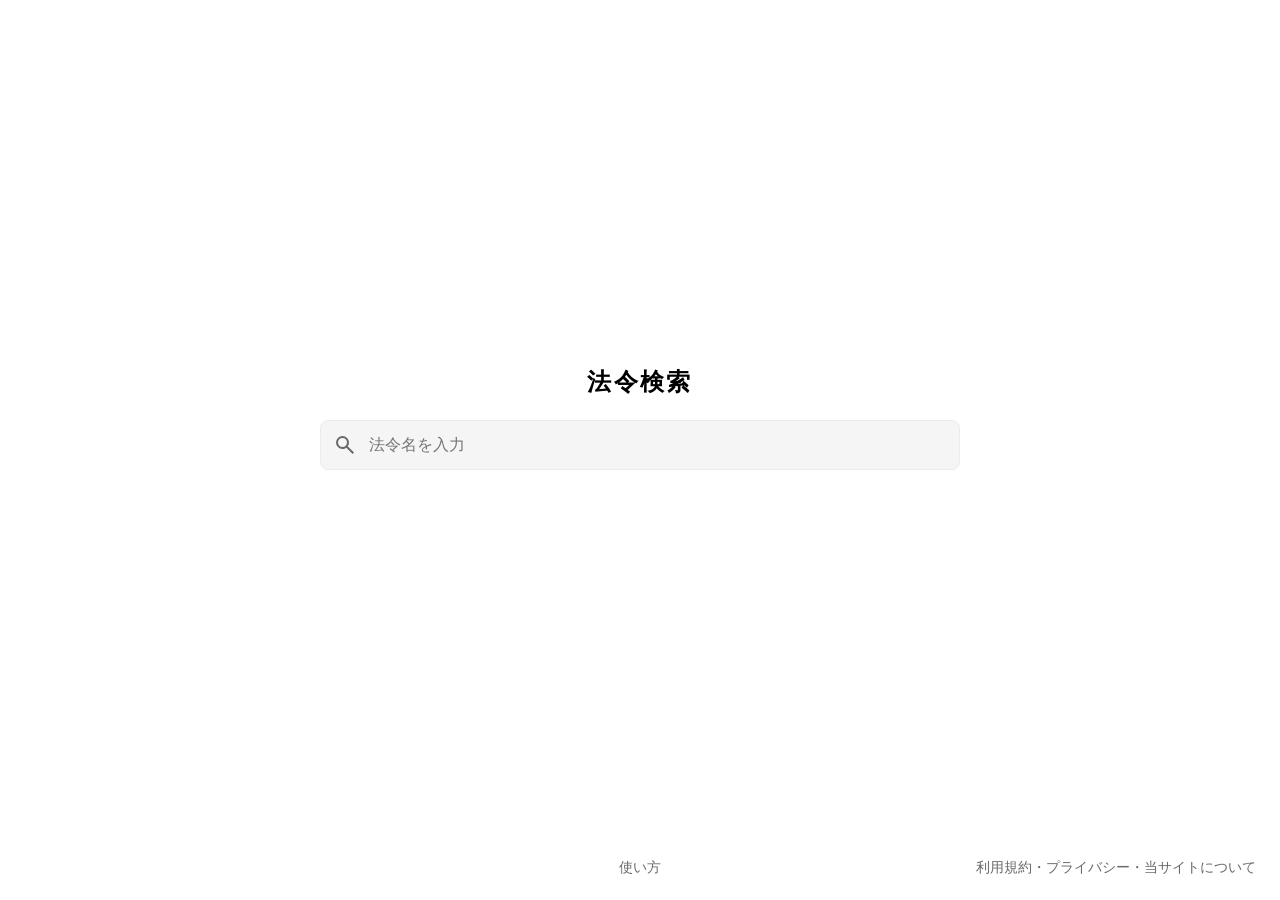
==== index.html @ 1a16b743 "0.1.5" ====
<!doctype html>
<html lang="ja">

<head>
    <meta charset="utf-8"/>
    <meta name="viewport" content="width=device-width, initial-scale=1">
    <meta name="robots" content="noindex, nofollow">
    <link rel="stylesheet" href="/global/style.css?v=20260212">
    <link rel="stylesheet" href="/global/interface.css?v=20260212">
    <link rel="stylesheet" href="./local/index/core.css?v=20260212">
    <link rel="stylesheet" href="./local/index/search.css?v=20260212">
    <title>法令検索</title>
</head>

<body>

    <header></header>

    <main>
        <div id="title">法令検索</div>
        <div id="search-container">
            <div id="search-bar">
                <input id="search-input" type="text" placeholder="法令名を入力">
                <div id="search-icon">
                    <svg xmlns="http://www.w3.org/2000/svg" height="24px" viewBox="0 -960 960 960" width="24px" fill="var(--color-gray)"><path d="M784-120 532-372q-30 24-69 38t-83 14q-109 0-184.5-75.5T120-580q0-109 75.5-184.5T380-840q109 0 184.5 75.5T640-580q0 44-14 83t-38 69l252 252-56 56ZM380-400q75 0 127.5-52.5T560-580q0-75-52.5-127.5T380-760q-75 0-127.5 52.5T200-580q0 75 52.5 127.5T380-400Z"/></svg>
                </div>
                <div id="search-exec" style="display: none;">
                    <svg xmlns="http://www.w3.org/2000/svg" height="24px" viewBox="0 -960 960 960" width="24px" fill="var(--color-black)"><path d="M647-440H160v-80h487L423-744l57-56 320 320-320 320-57-56 224-224Z"/></svg>
                </div>
            </div>
            <div id="search-result" style="display: none;"></div>
        </div>
    </main>

    <div class="button-container">
        <div class="left">
        </div>
        <div class="center">
            <div id="help-button" class="button-link">使い方</div>
        </div>
        <div class="right">
            <a href="/info.html?q=terms" class="button-link"><div>利用規約</div></a>
            <div>・</div>
            <a href="/info.html?q=privacy" class="button-link"><div>プライバシー</div></a>
            <div>・</div>
            <a href="/info.html?q=about" class="button-link"><div>当サイトについて</div></a>
        </div>
    </div>

    <div id="help-content" style="display: none;">
        <h3>トップページ</h3>
        <p>検索予測は、一部の法令にのみ対応しています。</p>
        <h3>法令閲覧ページ</h3>
        <h4>検索</h4>
        <p>「検索」機能は、条文の検索に特化しています。「制定文」や「編」「章」「節」などは検索結果に含まれません。これらを検索する場合は、ブラウザーの検索機能をご利用ください。</p>
        <p>条番号で検索する際には、漢数字のみならず、半角数字や全角数字で検索することも可能です。たとえば「第四百十三条の二」を検索する場合には、「４１３　２」「413-2」などと入力すれば検索できます。</p>
        <h4>目次</h4>
        <p>「目次」機能で表示される目次では、「法令情報」が最初に表示されます。この「法令情報」は、本文中の「法令番号」「法令名」「制定文」「目次」など、法令番号から本則までのすべての内容を意味しています。</p>
    </div>

    <script type="module" src="./local/index/core.js?v=20260212"></script>

</body>

</html>
---- global/style.css ----
:root {
    --size-large: 64px;
    --size-normal: 48px;
    --size-small: 32px;
    --width-limit: 800px;
    --radius-normal: 8px;
    --transition-duration: 0.2s;

    --color-black: black;
    --color-gray: dimgray;
    --color-silver: #e6e6e6;
    --color-smoke: whitesmoke;
    --color-white: white;

    --color-hover: #ebebeb;
    --color-active: #e1e1e1;
    --color-border: #c3c3c3;
    --color-link: darkblue;
    --color-highlight: yellow;

    --color-translucent-overlay: rgba(0, 0, 0, 0.5);
}

@media (prefers-color-scheme: dark) {
    :root {
        --color-black: whitesmoke;
        --color-gray: darkgray;
        --color-silver: #3d3d3d;
        --color-smoke: #363636;
        --color-white: #242424;

        --color-hover: #484848;
        --color-active: #606060;
        --color-border: #727272;
        --color-link: royalblue;
        --color-highlight: teal;
    }
}

* {
    box-sizing: border-box;
    text-align: justify;
    scrollbar-color: var(--color-gray) var(--color-smoke);
}
html, body {
    width: 100%;
    margin: 0px;
}
body {
    position: relative;
    display: flex; flex-direction: column;
    font-family: sans-serif;
    font-size: 16px;
    font-weight: normal;
    line-height: 1.8; letter-spacing: 0em;
    color: var(--color-black); background-color: var(--color-white);
}
header {
    position: relative;
    width: 100%; min-height: var(--size-large); margin: 0px; padding: 0px 8px 0px 8px;
    display: flex; align-items: center; justify-content: center;
}
main {
    position: relative;
    width: 100%; height: 100%;
    display: flex; flex-direction: column; justify-content: start; align-items: center;
}
footer {
    position: relative;
    width: 100%; min-height: var(--size-large); margin: 0px; padding: 0px 8px 0px 8px;
    display: flex; justify-content: center; align-items: center;
}
div {
    -webkit-tap-highlight-color: transparent;
}
a {
    color: var(--color-link);
}

.content {
    width: 100%; max-width: var(--width-limit); padding: 16px;
}

.border {
    width: 100%; height: 1px;
    background-color: var(--color-border);
}

.button {
    aspect-ratio: 1 / 1; height: var(--size-normal);
    cursor: pointer;
    user-select: none; -webkit-user-select: none;
    display: flex; justify-content: center; align-items: center;
    border-radius: var(--radius-normal);
}
.button:hover {
    background-color: var(--color-hover);
}
.button:active {
    background-color: var(--color-active);
}

.highlight {
    background-color: var(--color-highlight);
}

.law-overlay {
    display: flex; justify-content: center; align-items: center;
    transition: opacity var(--transition-duration) ease;
    background-color: var(--color-translucent-overlay);
}
.law-container {
    display: flex; flex-direction: column; justify-content: start; align-items: center;
    transition: transform var(--transition-duration) ease, width var(--transition-duration) ease, height var(--transition-duration) ease;
    background-color: var(--color-white);
}
---- global/interface.css ----
:root {
    --interface-size-container: 48px;
    --interface-size-content: 48px;
}

.interface-overlay {
    z-index: 999;
    overflow: hidden; touch-action: none;
    position: fixed; top: 0; left: 0;
    width: 100%; height: 100%;
}
.interface-container {
    position: absolute;
    max-width: 100%; max-height: 100%;
}

.interface-content {
    overflow-y: auto;
}

.interface-bar {
    width: 100%; min-height: var(--interface-size-container);
    padding: 0px 0px 0px calc(calc(var(--interface-size-container) - var(--interface-size-content)) / 2);
    display: flex; justify-content: end; align-items: center;
    background-color: var(--color-smoke);
}
.interface-title {
    flex: 1;
    width: 100%; height: var(--interface-size-content); padding: 8px 8px 8px 24px;
    user-select: none; -webkit-user-select: none;
    display: flex; justify-content: start; align-items: center;
}
.interface-button {
    position: relative;
    aspect-ratio: 1 / 1; height: var(--interface-size-content);
    cursor: pointer;
    user-select: none; -webkit-user-select: none;
    display: flex; justify-content: center; align-items: center;
}
.interface-button:hover {
    background-color: var(--color-hover);
}
.interface-button:active {
    background-color: var(--color-active);
}

.interface-back > div {
    content: "";
    position: absolute;
    background-color: var(--color-black);
}
.interface-back > div:nth-of-type(1) {
    top: 50%; left: 36%;
    transform: translateY(-50%);
    width: calc(var(--interface-size-content) * 0.32); height: 2px;
}
.interface-back > div:nth-of-type(2) {
    top: 50%; left: 32%;
    transform: translateY(-20%) rotate(-45deg); transform-origin: left center;
    width: calc(var(--interface-size-content) * 0.2); height: 2px;
}
.interface-back > div:nth-of-type(3) {
    top: 50%; left: 32%;
    transform: translateY(-80%) rotate(45deg); transform-origin: left center;
    width: calc(var(--interface-size-content) * 0.2); height: 2px;
}

.interface-expand > div {
    content: "";
    position: absolute;
    background-color: var(--color-black);
}
.interface-expand > div:nth-of-type(1) {
    top: 32%; left: 32%;
    width: calc(var(--interface-size-content) * 0.1); height: 2px;
}
.interface-expand.isExpanded > div:nth-of-type(1) {
    top: calc(32% + calc(var(--interface-size-content) * 0.1) - 2px); left: 32%;
}
.interface-expand > div:nth-of-type(2) {
    top: 32%; left: 32%;
    width: 2px; height: calc(var(--interface-size-content) * 0.1);
}
.interface-expand.isExpanded > div:nth-of-type(2) {
    top: 32%; left: calc(32% + calc(var(--interface-size-content) * 0.1) - 2px);
}
.interface-expand > div:nth-of-type(3) {
    top: 32%; right: 32%;
    width: calc(var(--interface-size-content) * 0.1); height: 2px;
}
.interface-expand.isExpanded > div:nth-of-type(3) {
    top: calc(32% + calc(var(--interface-size-content) * 0.1) - 2px); right: 32%;
}
.interface-expand > div:nth-of-type(4) {
    top: 32%; right: 32%;
    width: 2px; height: calc(var(--interface-size-content) * 0.1);
}
.interface-expand.isExpanded > div:nth-of-type(4) {
    top: 32%; right: calc(32% + calc(var(--interface-size-content) * 0.1) - 2px);
}
.interface-expand > div:nth-of-type(5) {
    right: 32%; bottom: 32%;
    width: calc(var(--interface-size-content) * 0.1); height: 2px;
}
.interface-expand.isExpanded > div:nth-of-type(5) {
    right: 32%; bottom: calc(32% + calc(var(--interface-size-content) * 0.1) - 2px);
}
.interface-expand > div:nth-of-type(6) {
    right: 32%; bottom: 32%;
    width: 2px; height: calc(var(--interface-size-content) * 0.1);
}
.interface-expand.isExpanded > div:nth-of-type(6) {
    right: calc(32% + calc(var(--interface-size-content) * 0.1) - 2px); bottom: 32%;
}
.interface-expand > div:nth-of-type(7) {
    bottom: 32%; left: 32%;
    width: calc(var(--interface-size-content) * 0.1); height: 2px;
}
.interface-expand.isExpanded > div:nth-of-type(7) {
    bottom: calc(32% + calc(var(--interface-size-content) * 0.1) - 2px); left: 32%;
}
.interface-expand > div:nth-of-type(8) {
    bottom: 32%; left: 32%;
    width: 2px; height: calc(var(--interface-size-content) * 0.1);
}
.interface-expand.isExpanded > div:nth-of-type(8) {
    bottom: 32%; left: calc(32% + calc(var(--interface-size-content) * 0.1) - 2px);
}

.interface-close::before,
.interface-close::after {
    content: "";
    position: absolute; top: 50%; left: 50%;
    width: calc(var(--interface-size-content) * 0.36); height: 2px;
    background-color: var(--color-black);
}
.interface-close::before {
    transform: translate(-50%, -50%) rotate(45deg);
}
.interface-close::after {
    transform: translate(-50%, -50%) rotate(-45deg);
}
---- local/index/core.css ----
html, body {
    height: 100%;
}

header {
    height: calc(calc(100dvh / 2.2) - 64px);
    border-bottom: none;
}

@media (max-width: 640px) {
    header {
        height: 64px;
    }
}

main {
    flex: 1;
    width: 100%; margin: 0px auto; padding: 0px 32px 0px 32px;
}

#title {
    width: 100%; padding: 16px;
    display: flex; justify-content: center; align-items: center;
    font-family: serif; font-size: 24px; font-weight: bold;
    letter-spacing: 0.1em;
}

.button-container {
    display: flex; flex-direction: row; justify-content: center; align-items: center;
}

.button-container > .left,
.button-container > .center,
.button-container > .right {
    flex: 1;
    max-height: var(--size-large); min-height: var(--size-large); padding: 0px 24px 0px 24px;
    user-select: none; -webkit-user-select: none;
}

.button-container > .left {
    display: flex; flex-direction: row; justify-content: start; align-items: center;
}

.button-container > .center {
    display: flex; flex-direction: row; justify-content: center; align-items: center;
}

.button-container > .right {
    display: flex; flex-direction: row; justify-content: end; align-items: center;
}

@media (max-width: 1080px) {
    .button-container {
        padding: 0px 0px 16px 0px;
        flex-direction: column;
    }
    .button-container > .left,
    .button-container > .center,
    .button-container > .right {
        max-height: calc(var(--size-large) - 24px); min-height: calc(var(--size-large) - 24px);
    }
    .button-container > .left {
        justify-content: center;
    }
    .button-container > .center {
        justify-content: center;
    }
    .button-container > .right {
        justify-content: center;
    }
}

.button-container div {
    display: flex; justify-content: center; align-items: center;
    font-size: 14px;
    color: var(--color-gray);
}

a {
    -webkit-tap-highlight-color: transparent;
    text-decoration: none;
}

.button-link {
    cursor: pointer;
    user-select: none; -webkit-user-select: none;
    text-decoration: none;
    color: var(--color-gray);
}
.button-link:hover {
    text-decoration: underline;
}
.button-link:active {
    text-decoration: underline;
}

.index-container {
    transform: scale(0.95);
    width: min(90%, 720px); height: min(90%, 640px);
}
.index-container.show {
    transform: scale(1.0);
}

.help-content {
    overflow-y: auto;
    width: 100%; height: 100%; padding: 0px 16px 0px 16px;
}
---- local/index/search.css ----
#search-container {
    width: 100%; max-width: 640px;
    background-color: var(--color-smoke);
    border: 1px solid var(--color-hover);
    border-radius: var(--radius-normal);
}

#search-bar {
    position: relative;
    width: 100%; height: 48px; min-height: 48px;
    display: flex; justify-content: center; align-items: center;
}

#search-input {
    width: 100%; height: 100%; max-height: 32px; padding: 0px 48px 0px 48px;
    outline: none; font-size: 1em;
    color: var(--color-black); background-color: var(--color-smoke);
    border: none;
    box-shadow: none;
}

#search-icon,
#search-exec {
    position: absolute; top: 50%;
    transform: translateY(-50%);
    aspect-ratio: 1 / 1; height: 100%; max-height: 48px;
    display: flex; justify-content: center; align-items: center;
}
#search-icon {
    left: 0;
}
#search-exec {
    right: 0;
    cursor: pointer;
}

#search-result {
    overflow-y: auto;
    width: 100%; height: 100%; padding: 4px;
    user-select: none; -webkit-user-select: none;
    font-size: 0.9em;
}

#search-result > a {
    width: 100%; height: 40px;
    cursor: pointer;
    display: flex; justify-content: start; align-items: center; gap: 4px;
    transition: background-color calc(var(--transition-duration) / 2); ease;
    text-decoration: none;
    border-radius: var(--radius-normal);
}
#search-result > a.selected {
    background-color: var(--color-hover);
}

#search-result > a > div:nth-child(1) {
    aspect-ratio: 1 / 1; height: 100%;
    display: flex; justify-content: center; align-items: center;
}

#search-result > a > div:nth-child(2) {
    overflow: hidden;
    width: 100%; padding: 0px 16px 0px 0px;
    color: var(--color-black);
    white-space: nowrap;
    text-overflow: ellipsis;
}
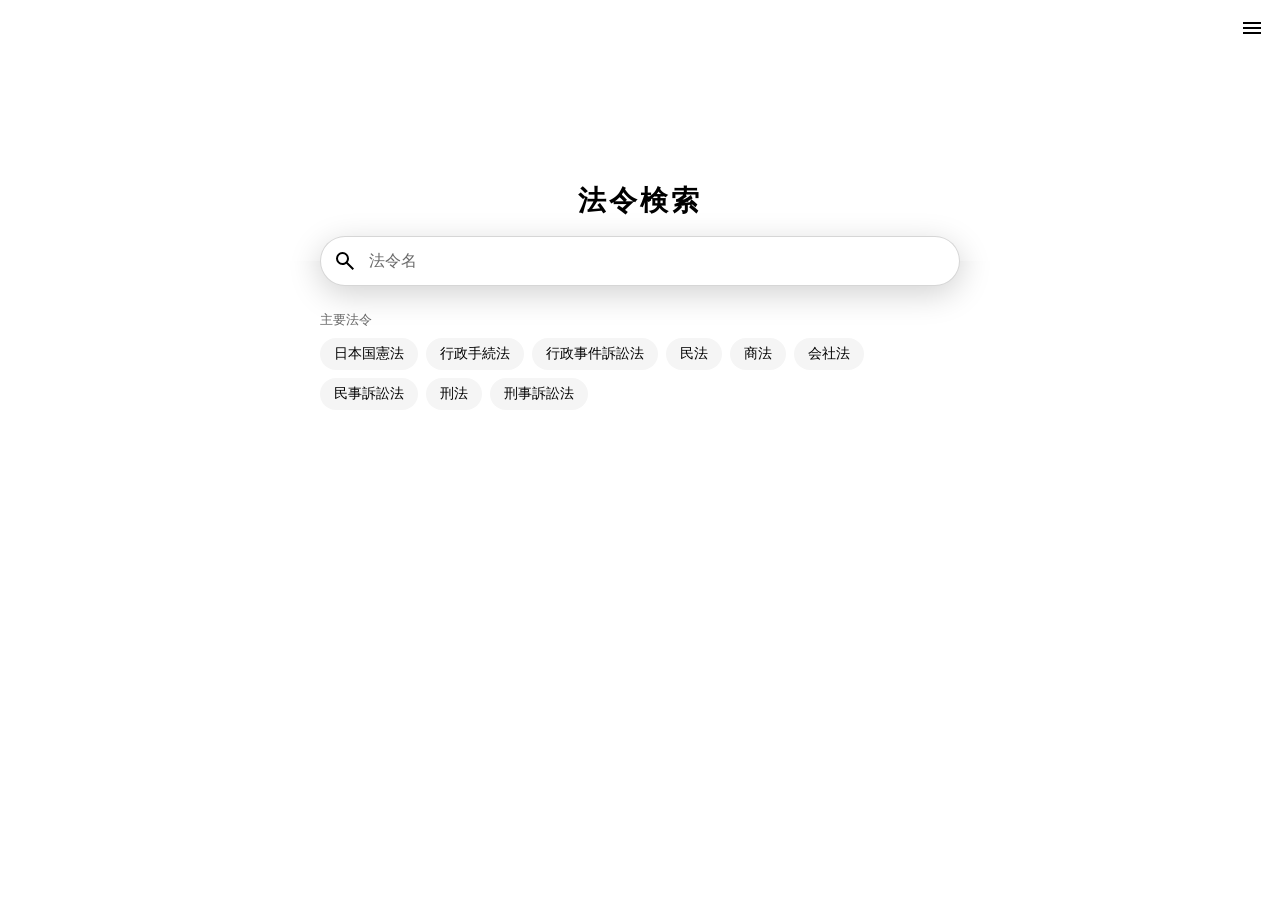
==== commit 98bf0be4: "0.3.0" ====
--- a/index.html
+++ b/index.html
@@ -2,63 +2,26 @@
 <html lang="ja">
 
 <head>
-    <meta charset="utf-8"/>
-    <meta name="viewport" content="width=device-width, initial-scale=1">
+    <meta charset="utf-8">
+    <meta name="viewport" content="width=device-width, initial-scale=1, viewport-fit=cover">
     <meta name="robots" content="noindex, nofollow">
-    <link rel="stylesheet" href="/global/style.css?v=20260212">
-    <link rel="stylesheet" href="/global/interface.css?v=20260212">
-    <link rel="stylesheet" href="./local/index/core.css?v=20260212">
-    <link rel="stylesheet" href="./local/index/search.css?v=20260212">
+    <link rel="stylesheet" href="/global/style.css">
+    <link rel="stylesheet" href="./local/index/core.css">
+    <link rel="stylesheet" href="./local/index/view/info.css">
+    <link rel="stylesheet" href="./local/index/view/menu.css">
+    <link rel="stylesheet" href="./local/index/view/preference.css">
+    <link rel="stylesheet" href="./local/index/view/search.css">
+    <link rel="stylesheet" href="./local/index/view/shortcut.css">
     <title>法令検索</title>
 </head>
 
 <body>
 
-    <header></header>
-
     <main>
-        <div id="title">法令検索</div>
-        <div id="search-container">
-            <div id="search-bar">
-                <input id="search-input" type="text" placeholder="法令名を入力">
-                <div id="search-icon">
-                    <svg xmlns="http://www.w3.org/2000/svg" height="24px" viewBox="0 -960 960 960" width="24px" fill="var(--color-gray)"><path d="M784-120 532-372q-30 24-69 38t-83 14q-109 0-184.5-75.5T120-580q0-109 75.5-184.5T380-840q109 0 184.5 75.5T640-580q0 44-14 83t-38 69l252 252-56 56ZM380-400q75 0 127.5-52.5T560-580q0-75-52.5-127.5T380-760q-75 0-127.5 52.5T200-580q0 75 52.5 127.5T380-400Z"/></svg>
-                </div>
-                <div id="search-exec" style="display: none;">
-                    <svg xmlns="http://www.w3.org/2000/svg" height="24px" viewBox="0 -960 960 960" width="24px" fill="var(--color-black)"><path d="M647-440H160v-80h487L423-744l57-56 320 320-320 320-57-56 224-224Z"/></svg>
-                </div>
-            </div>
-            <div id="search-result" style="display: none;"></div>
-        </div>
+        <div id="content" class="content"></div>
     </main>
 
-    <div class="button-container">
-        <div class="left">
-        </div>
-        <div class="center">
-            <div id="help-button" class="button-link">使い方</div>
-        </div>
-        <div class="right">
-            <a href="/info.html?q=terms" class="button-link"><div>利用規約</div></a>
-            <div>・</div>
-            <a href="/info.html?q=privacy" class="button-link"><div>プライバシー</div></a>
-            <div>・</div>
-            <a href="/info.html?q=about" class="button-link"><div>当サイトについて</div></a>
-        </div>
-    </div>
-
-    <div id="help-content" style="display: none;">
-        <h3>トップページ</h3>
-        <p>検索予測は、一部の法令にのみ対応しています。</p>
-        <h3>法令閲覧ページ</h3>
-        <h4>検索</h4>
-        <p>「検索」機能は、条文の検索に特化しています。「制定文」や「編」「章」「節」などは検索結果に含まれません。これらを検索する場合は、ブラウザーの検索機能をご利用ください。</p>
-        <p>条番号で検索する際には、漢数字のみならず、半角数字や全角数字で検索することも可能です。たとえば「第四百十三条の二」を検索する場合には、「４１３　２」「413-2」などと入力すれば検索できます。</p>
-        <h4>目次</h4>
-        <p>「目次」機能で表示される目次では、「法令情報」が最初に表示されます。この「法令情報」は、本文中の「法令番号」「法令名」「制定文」「目次」など、法令番号から本則までのすべての内容を意味しています。</p>
-    </div>
-
-    <script type="module" src="./local/index/core.js?v=20260212"></script>
+    <script type="module" src="./local/index/core.js"></script>
 
 </body>
 
--- a/global/style.css
+++ b/global/style.css
@@ -1,9 +1,12 @@
 :root {
-    --size-large: 64px;
+    --size-offset: 8px;
     --size-normal: 48px;
-    --size-small: 32px;
-    --width-limit: 800px;
-    --radius-normal: 8px;
+    --size-large: calc(var(--size-normal) + var(--size-offset) + var(--size-offset));
+    --size-small: calc(var(--size-normal) - var(--size-offset) - var(--size-offset));
+    --radius-large: 16px;
+    --radius-normal: 12px;
+    --radius-small: 8px;
+    --radius-max: 9999px;
     --transition-duration: 0.2s;
 
     --color-black: black;
@@ -12,53 +15,30 @@
     --color-smoke: whitesmoke;
     --color-white: white;
 
-    --color-hover: #ebebeb;
-    --color-active: #e1e1e1;
+    --color-hover: rgba(0,0,0,0.08);
+    --color-active: rgba(0,0,0,0.12);
     --color-border: #c3c3c3;
-    --color-link: darkblue;
-    --color-highlight: yellow;
 
-    --color-translucent-overlay: rgba(0, 0, 0, 0.5);
-}
-
-@media (prefers-color-scheme: dark) {
-    :root {
-        --color-black: whitesmoke;
-        --color-gray: darkgray;
-        --color-silver: #3d3d3d;
-        --color-smoke: #363636;
-        --color-white: #242424;
-
-        --color-hover: #484848;
-        --color-active: #606060;
-        --color-border: #727272;
-        --color-link: royalblue;
-        --color-highlight: teal;
-    }
+    --color-red: #a83e2c;
 }
 
 * {
+    scrollbar-color: var(--color-gray) var(--color-smoke);
     box-sizing: border-box;
     text-align: justify;
-    scrollbar-color: var(--color-gray) var(--color-smoke);
 }
 html, body {
-    width: 100%;
-    margin: 0px;
+    width: 100%; height: 100%; margin: 0px;
 }
 body {
     position: relative;
     display: flex; flex-direction: column;
-    font-family: sans-serif;
-    font-size: 16px;
-    font-weight: normal;
+    font-family: sans-serif; font-size: 16px; font-weight: normal;
     line-height: 1.8; letter-spacing: 0em;
     color: var(--color-black); background-color: var(--color-white);
 }
 header {
     position: relative;
-    width: 100%; min-height: var(--size-large); margin: 0px; padding: 0px 8px 0px 8px;
-    display: flex; align-items: center; justify-content: center;
 }
 main {
     position: relative;
@@ -67,23 +47,13 @@
 }
 footer {
     position: relative;
-    width: 100%; min-height: var(--size-large); margin: 0px; padding: 0px 8px 0px 8px;
-    display: flex; justify-content: center; align-items: center;
 }
 div {
     -webkit-tap-highlight-color: transparent;
 }
-a {
-    color: var(--color-link);
-}
 
 .content {
-    width: 100%; max-width: var(--width-limit); padding: 16px;
-}
-
-.border {
-    width: 100%; height: 1px;
-    background-color: var(--color-border);
+    width: 100%; padding: 16px;
 }
 
 .button {
@@ -100,17 +70,16 @@
     background-color: var(--color-active);
 }
 
-.highlight {
-    background-color: var(--color-highlight);
+.sample {
+    overflow: hidden; overscroll-behavior: contain;
+    position: absolute; top: 0px; left: 0px;
+    transform: scale(1);
+    width: 100%; height: 100%; max-width: 16px; max-height: 16px; min-width: 0px; min-height: 0px; margin: 0px; padding: 0px;
+    cursor: pointer;
+    user-select: none; -webkit-user-select: none;
+    display: flex; justify-content: center; align-items: center; gap: 16px;
+    font-family: sans-serif; font-size: 16px; font-weight: normal;
+    line-height: 1.8; letter-spacing: 0em;
+    color: var(--color-black); background-color: var(--color-white);
+    border: 1px solid var(--color-border); border-radius: var(--radius-normal);
 }
-
-.law-overlay {
-    display: flex; justify-content: center; align-items: center;
-    transition: opacity var(--transition-duration) ease;
-    background-color: var(--color-translucent-overlay);
-}
-.law-container {
-    display: flex; flex-direction: column; justify-content: start; align-items: center;
-    transition: transform var(--transition-duration) ease, width var(--transition-duration) ease, height var(--transition-duration) ease;
-    background-color: var(--color-white);
-}
--- a/local/index/core.css
+++ b/local/index/core.css
@@ -1,108 +1,23 @@
 html, body {
-    height: 100%;
+    overflow: hidden;
 }
 
-header {
-    height: calc(calc(100dvh / 2.2) - 64px);
-    border-bottom: none;
+body {
+    --search-offset: clamp(32px, 20dvh, 200px);
+    --search-title-height: 56px;
+    --search-bottom-offset: 64px;
 }
 
-@media (max-width: 640px) {
-    header {
-        height: 64px;
+@media (max-width: 720px) {
+    body {
+        --search-offset: clamp(24px, 8dvh, 64px);
     }
 }
 
 main {
-    flex: 1;
-    width: 100%; margin: 0px auto; padding: 0px 32px 0px 32px;
+    overflow-x: hidden; overflow-y: auto;
 }
 
-#title {
-    width: 100%; padding: 16px;
-    display: flex; justify-content: center; align-items: center;
-    font-family: serif; font-size: 24px; font-weight: bold;
-    letter-spacing: 0.1em;
+main > .content {
+    max-width: calc(640px + var(--size-offset) * 8); padding: 0px calc(var(--size-offset) * 4) 32px calc(var(--size-offset) * 4);
 }
-
-.button-container {
-    display: flex; flex-direction: row; justify-content: center; align-items: center;
-}
-
-.button-container > .left,
-.button-container > .center,
-.button-container > .right {
-    flex: 1;
-    max-height: var(--size-large); min-height: var(--size-large); padding: 0px 24px 0px 24px;
-    user-select: none; -webkit-user-select: none;
-}
-
-.button-container > .left {
-    display: flex; flex-direction: row; justify-content: start; align-items: center;
-}
-
-.button-container > .center {
-    display: flex; flex-direction: row; justify-content: center; align-items: center;
-}
-
-.button-container > .right {
-    display: flex; flex-direction: row; justify-content: end; align-items: center;
-}
-
-@media (max-width: 1080px) {
-    .button-container {
-        padding: 0px 0px 16px 0px;
-        flex-direction: column;
-    }
-    .button-container > .left,
-    .button-container > .center,
-    .button-container > .right {
-        max-height: calc(var(--size-large) - 24px); min-height: calc(var(--size-large) - 24px);
-    }
-    .button-container > .left {
-        justify-content: center;
-    }
-    .button-container > .center {
-        justify-content: center;
-    }
-    .button-container > .right {
-        justify-content: center;
-    }
-}
-
-.button-container div {
-    display: flex; justify-content: center; align-items: center;
-    font-size: 14px;
-    color: var(--color-gray);
-}
-
-a {
-    -webkit-tap-highlight-color: transparent;
-    text-decoration: none;
-}
-
-.button-link {
-    cursor: pointer;
-    user-select: none; -webkit-user-select: none;
-    text-decoration: none;
-    color: var(--color-gray);
-}
-.button-link:hover {
-    text-decoration: underline;
-}
-.button-link:active {
-    text-decoration: underline;
-}
-
-.index-container {
-    transform: scale(0.95);
-    width: min(90%, 720px); height: min(90%, 640px);
-}
-.index-container.show {
-    transform: scale(1.0);
-}
-
-.help-content {
-    overflow-y: auto;
-    width: 100%; height: 100%; padding: 0px 16px 0px 16px;
-}
--- a/local/index/view/info.css
+++ b/local/index/view/info.css
@@ -0,0 +1,26 @@
+.info-content {
+    width: 100%; padding: 0px 24px 16px 24px;
+    font-size: 14px;
+}
+
+.info-content h3 {
+    margin: 16px 0px 4px 0px;
+    font-size: 15px;
+}
+.info-content h4 {
+    margin: 12px 0px 4px 0px;
+    font-size: 14px;
+}
+.info-content p {
+    margin: 0px 0px 8px 0px;
+}
+.info-content a {
+    word-break: break-all;
+    color: inherit;
+}
+.info-content > :first-child {
+    margin-top: 0px;
+}
+.info-content > :last-child {
+    margin-bottom: 0px;
+}
--- a/local/index/view/menu.css
+++ b/local/index/view/menu.css
@@ -0,0 +1,74 @@
+.menu-panel {
+    color: var(--color-black); background-color: rgba(255,255,255,0.5);
+    -webkit-backdrop-filter: blur(12px) saturate(180%); backdrop-filter: blur(12px) saturate(180%);
+    border: none;
+    box-shadow: inset 0px 0px 12px rgba(255,255,255,0.5), 0px 0px 0px 0.5px rgba(0,0,0,0.08), 0px 8px 24px rgba(0,0,0,0.12);
+}
+.menu-panel::before {
+    content: '';
+    position: absolute; inset: 0px;
+    padding: 1px;
+    pointer-events: none;
+    background: linear-gradient(135deg, rgba(255,255,255,1), rgba(255,255,255,0.2) 30%, rgba(255,255,255,0.2) 70%, rgba(255,255,255,0.8));
+    border-radius: inherit;
+    -webkit-mask: linear-gradient(black, black) content-box, linear-gradient(black, black);
+    -webkit-mask-composite: xor;
+    mask: linear-gradient(black, black) content-box exclude, linear-gradient(black, black);
+}
+
+.menu-button {
+    position: absolute; top: calc(env(safe-area-inset-top) + var(--size-offset)); right: calc(env(safe-area-inset-right) + var(--size-offset)); z-index: 2;
+    height: calc(var(--size-normal) - var(--size-offset)); padding: 0px;
+    -webkit-tap-highlight-color: transparent;
+    transition: opacity calc(var(--transition-duration) * 1.5) ease;
+    background-color: transparent;
+    border: none;
+}
+.menu-button.menu-button-open {
+    opacity: 0;
+}
+
+.menu-overlay {
+    position: absolute; inset: 0px; z-index: 3;
+    display: none;
+}
+.menu-overlay.menu-overlay-shown {
+    display: block;
+}
+
+.menu-panel {
+    position: absolute; top: calc(env(safe-area-inset-top) + 12px); right: calc(env(safe-area-inset-right) + 12px); z-index: 4;
+    min-width: 200px; max-width: calc(100% - 32px); padding: 8px;
+    transform-origin: top right;
+    transition: transform calc(var(--transition-duration) * 1.5) cubic-bezier(0.32, 1.28, 0.6, 1), opacity calc(var(--transition-duration) * 1.5) ease, visibility 0s;
+    display: flex; flex-direction: column;
+    border-radius: 30px;
+}
+.menu-panel.menu-panel-hidden {
+    visibility: hidden;
+    pointer-events: none;
+    opacity: 0;
+    transform: scale(0.4);
+    transition-delay: 0s, 0s, calc(var(--transition-duration) * 1.5);
+}
+
+.menu-item {
+    width: 100%; height: 44px; padding: 0px 16px 0px 16px;
+    cursor: pointer;
+    user-select: none; -webkit-user-select: none;
+    -webkit-tap-highlight-color: transparent;
+    display: flex; align-items: center; gap: 12px;
+    font: inherit; font-size: 15px;
+    color: var(--color-black); background-color: transparent;
+    border: none; border-radius: var(--radius-max);
+}
+.menu-item:hover {
+    background-color: var(--color-hover);
+}
+.menu-item:active {
+    background-color: var(--color-active);
+}
+
+.menu-item > svg {
+    flex-shrink: 0;
+}
--- a/local/index/view/preference.css
+++ b/local/index/view/preference.css
@@ -0,0 +1,54 @@
+.preference-content {
+    position: relative;
+    width: 100%; padding: 8px 0px 16px 0px;
+}
+
+.preference-ghost {
+    overflow: hidden;
+    position: absolute; left: 0px;
+    width: 100%; padding: 8px 0px 16px 0px;
+    pointer-events: none;
+}
+
+.preference-page {
+    width: 100%;
+    display: flex; flex-direction: column;
+}
+.preference-page.confirm {
+    padding: 8px 24px 8px 24px;
+    font-size: 15px;
+}
+
+.preference-item {
+    width: 100%; min-height: var(--size-normal); padding: 8px 24px 8px 24px;
+    user-select: none; -webkit-user-select: none;
+    display: flex; justify-content: space-between; align-items: center; gap: 16px;
+    font-size: 15px;
+}
+.preference-item.clickable {
+    cursor: pointer;
+}
+.preference-item.clickable:hover {
+    background-color: var(--color-hover);
+}
+.preference-item.clickable:active {
+    background-color: var(--color-active);
+}
+
+.preference-item.danger {
+    color: var(--color-red);
+}
+
+.preference-label {
+    flex: 1;
+}
+
+.preference-icon {
+    height: 24px;
+    display: flex; align-items: center;
+}
+
+.preference-divider {
+    width: 100%; height: 1px; margin: 8px 0px 8px 0px;
+    background-color: var(--color-smoke);
+}
--- a/local/index/view/search.css
+++ b/local/index/view/search.css
@@ -0,0 +1,157 @@
+.search {
+    flex-shrink: 0;
+    width: 100%; padding: var(--search-offset) calc(var(--size-offset) * 4) 0px calc(var(--size-offset) * 4);
+    display: flex; flex-direction: column; align-items: center;
+}
+
+.search-title {
+    height: var(--search-title-height); margin: 0px;
+    user-select: none; -webkit-user-select: none;
+    display: flex; justify-content: center; align-items: start;
+    font-family: serif; font-size: 28px; font-weight: bold;
+    line-height: 1.5; letter-spacing: 0.1em;
+}
+
+.search-holder {
+    position: relative;
+    width: 100%; max-width: 640px;
+}
+
+.search-layer {
+    position: absolute; top: 0px; left: 0px; z-index: 1;
+    width: 100%;
+}
+
+.search-container {
+    width: 100%; max-height: calc(100dvh - var(--search-offset) - var(--search-title-height) - var(--search-bottom-offset));
+}
+
+.search-content {
+    overflow: hidden;
+    width: 100%;
+    display: flex; flex-direction: column;
+    outline: none;
+}
+
+.search-bar {
+    position: relative;
+    width: 100%; height: 48px; min-height: 48px;
+    display: flex; justify-content: center; align-items: center;
+}
+
+.search-input {
+    width: 100%; height: 100%; max-height: 32px; padding: 0px 48px 0px 48px;
+    appearance: none; -webkit-appearance: none;
+    outline: none; font: inherit; font-size: 1em;
+    color: var(--color-black); background-color: transparent;
+    border: none;
+    box-shadow: none;
+}
+.search-input::placeholder {
+    color: var(--color-gray);
+}
+
+.search-icon,
+.search-clear {
+    position: absolute; top: 50%;
+    transform: translateY(-50%);
+    aspect-ratio: 1 / 1; height: 100%; max-height: 48px;
+    display: flex; justify-content: center; align-items: center;
+}
+.search-icon {
+    left: 0px;
+}
+.search-clear {
+    right: 0px;
+    cursor: pointer;
+}
+
+.search-list {
+    overflow-y: auto; overscroll-behavior: contain;
+    width: 100%;
+    user-select: none; -webkit-user-select: none;
+    font-size: 0.9em;
+    border-top: 1px solid var(--color-border);
+}
+.search-list.search-list-hidden {
+    display: none;
+}
+
+.search-item {
+    padding: 12px 24px 12px 24px;
+    cursor: pointer;
+    -webkit-tap-highlight-color: transparent;
+    display: flex; align-items: center; gap: 12px;
+    line-height: 1.5;
+    text-decoration: none;
+    color: var(--color-black);
+}
+.search-item + .search-item {
+    border-top: 1px solid var(--color-smoke);
+}
+.search-item.selected {
+    background-color: var(--color-hover);
+}
+.search-item:active {
+    background-color: var(--color-active);
+}
+
+.search-item-main {
+    flex: 1;
+    min-width: 0px;
+}
+
+.search-item-num {
+    font-size: 0.85em;
+    color: var(--color-gray);
+}
+
+.search-item-tag {
+    margin: 0px 0px 0px 8px; padding: 0px 6px;
+    font-size: 0.85em;
+    vertical-align: calc((0.5 - 0.15) * (1 - 0.85) / 0.85 * 1em);
+    white-space: nowrap;
+    color: var(--color-gray);
+    border: 1px solid var(--color-border); border-radius: var(--radius-max);
+}
+
+.search-item-repealed .search-item-title {
+    color: var(--color-gray);
+}
+
+.search-internet,
+.search-internet-all {
+    color: var(--color-gray);
+}
+
+.search-heading {
+    padding: 12px 24px 8px 24px;
+    font-size: 0.85em;
+    line-height: 1.5;
+    color: var(--color-gray);
+}
+
+.search-message {
+    padding: 12px 24px 12px 24px;
+    line-height: 1.5;
+    color: var(--color-gray);
+}
+
+.search-skeleton {
+    padding: 16px 24px 16px 24px;
+}
+.search-skeleton + .search-skeleton {
+    border-top: 1px solid var(--color-smoke);
+}
+
+.search-skeleton > div {
+    height: 10px; margin: 4px 0px;
+    background-color: var(--color-smoke);
+    border-radius: var(--radius-small);
+}
+.search-skeleton > div:first-child {
+    width: 70%;
+}
+.search-skeleton > div:last-child {
+    width: 45%;
+}
--- a/local/index/view/shortcut.css
+++ b/local/index/view/shortcut.css
@@ -0,0 +1,126 @@
+.shortcut {
+    padding: 8px 0px 0px 0px;
+    transition: opacity var(--transition-duration) ease, visibility var(--transition-duration);
+}
+.shortcut.shortcut-hidden {
+    visibility: hidden;
+    opacity: 0;
+}
+
+.shortcut-heading {
+    width: fit-content; margin: 16px 0px 8px 0px;
+    user-select: none; -webkit-user-select: none;
+    display: flex; align-items: center; gap: 2px;
+    font-size: 13px; font-weight: normal;
+    line-height: 1.5;
+    color: var(--color-gray);
+}
+.shortcut-heading.clickable {
+    cursor: pointer;
+    -webkit-tap-highlight-color: transparent;
+}
+.shortcut-heading.clickable:hover {
+    color: var(--color-black);
+}
+
+.shortcut-list {
+    display: flex; flex-wrap: wrap; gap: 8px;
+}
+
+.shortcut-item {
+    max-width: calc((100% - 16px) / 3); height: var(--size-small); padding: 0px 14px;
+    user-select: none; -webkit-user-select: none;
+    -webkit-tap-highlight-color: transparent;
+    display: inline-flex; align-items: center;
+    font-size: 14px;
+    text-decoration: none;
+    color: var(--color-black); background-color: var(--color-smoke);
+    border-radius: var(--radius-max);
+}
+.shortcut-item:hover {
+    background-color: var(--color-hover);
+}
+.shortcut-item:active {
+    background-color: var(--color-active);
+}
+
+.shortcut-item > span {
+    overflow: hidden;
+    white-space: nowrap; text-overflow: ellipsis;
+}
+
+@media (max-width: 640px) {
+    .shortcut-item {
+        max-width: calc((100% - 8px) / 2);
+    }
+}
+
+.shortcut-content {
+    width: 100%; padding: 8px 0px 8px 0px;
+    display: flex; flex-direction: column;
+}
+
+.shortcut-row {
+    width: 100%; min-height: var(--size-normal); padding: 0px 16px 0px 0px;
+    transition: transform var(--transition-duration) ease;
+    display: flex; align-items: center; gap: 8px;
+}
+.shortcut-row:has(> .shortcut-link:hover) {
+    background-color: var(--color-hover);
+}
+.shortcut-row:has(> .shortcut-link:active) {
+    background-color: var(--color-active);
+}
+.shortcut-row.dragging {
+    position: relative; z-index: 1;
+    transition: none;
+    background-color: var(--color-white);
+    box-shadow: 0px 8px 32px rgba(0,0,0,0.18);
+}
+
+.shortcut-link {
+    flex: 1; align-self: stretch; min-width: 0px; padding: 8px 0px 8px 24px;
+    user-select: none; -webkit-user-select: none;
+    -webkit-tap-highlight-color: transparent;
+    display: flex; align-items: center;
+    font-size: 15px;
+    text-decoration: none;
+    color: var(--color-black);
+}
+
+.shortcut-remove {
+    flex-shrink: 0;
+    width: 32px; height: 32px; padding: 0px;
+    cursor: pointer;
+    -webkit-tap-highlight-color: transparent;
+    display: flex; justify-content: center; align-items: center;
+    background-color: transparent;
+    border: none; border-radius: var(--radius-max);
+}
+.shortcut-remove:hover {
+    background-color: var(--color-hover);
+}
+.shortcut-remove:active {
+    background-color: var(--color-active);
+}
+
+.shortcut-drag {
+    flex-shrink: 0;
+    width: 32px; height: 32px; margin: 0px 0px 0px 16px;
+    cursor: grab;
+    touch-action: none;
+    -webkit-tap-highlight-color: transparent;
+    display: flex; justify-content: center; align-items: center;
+}
+.shortcut-row.dragging > .shortcut-drag {
+    cursor: grabbing;
+}
+.shortcut-drag + .shortcut-link {
+    padding-left: 0px;
+}
+
+.shortcut-message {
+    padding: 32px 24px 32px 24px;
+    text-align: center;
+    color: var(--color-gray);
+}
